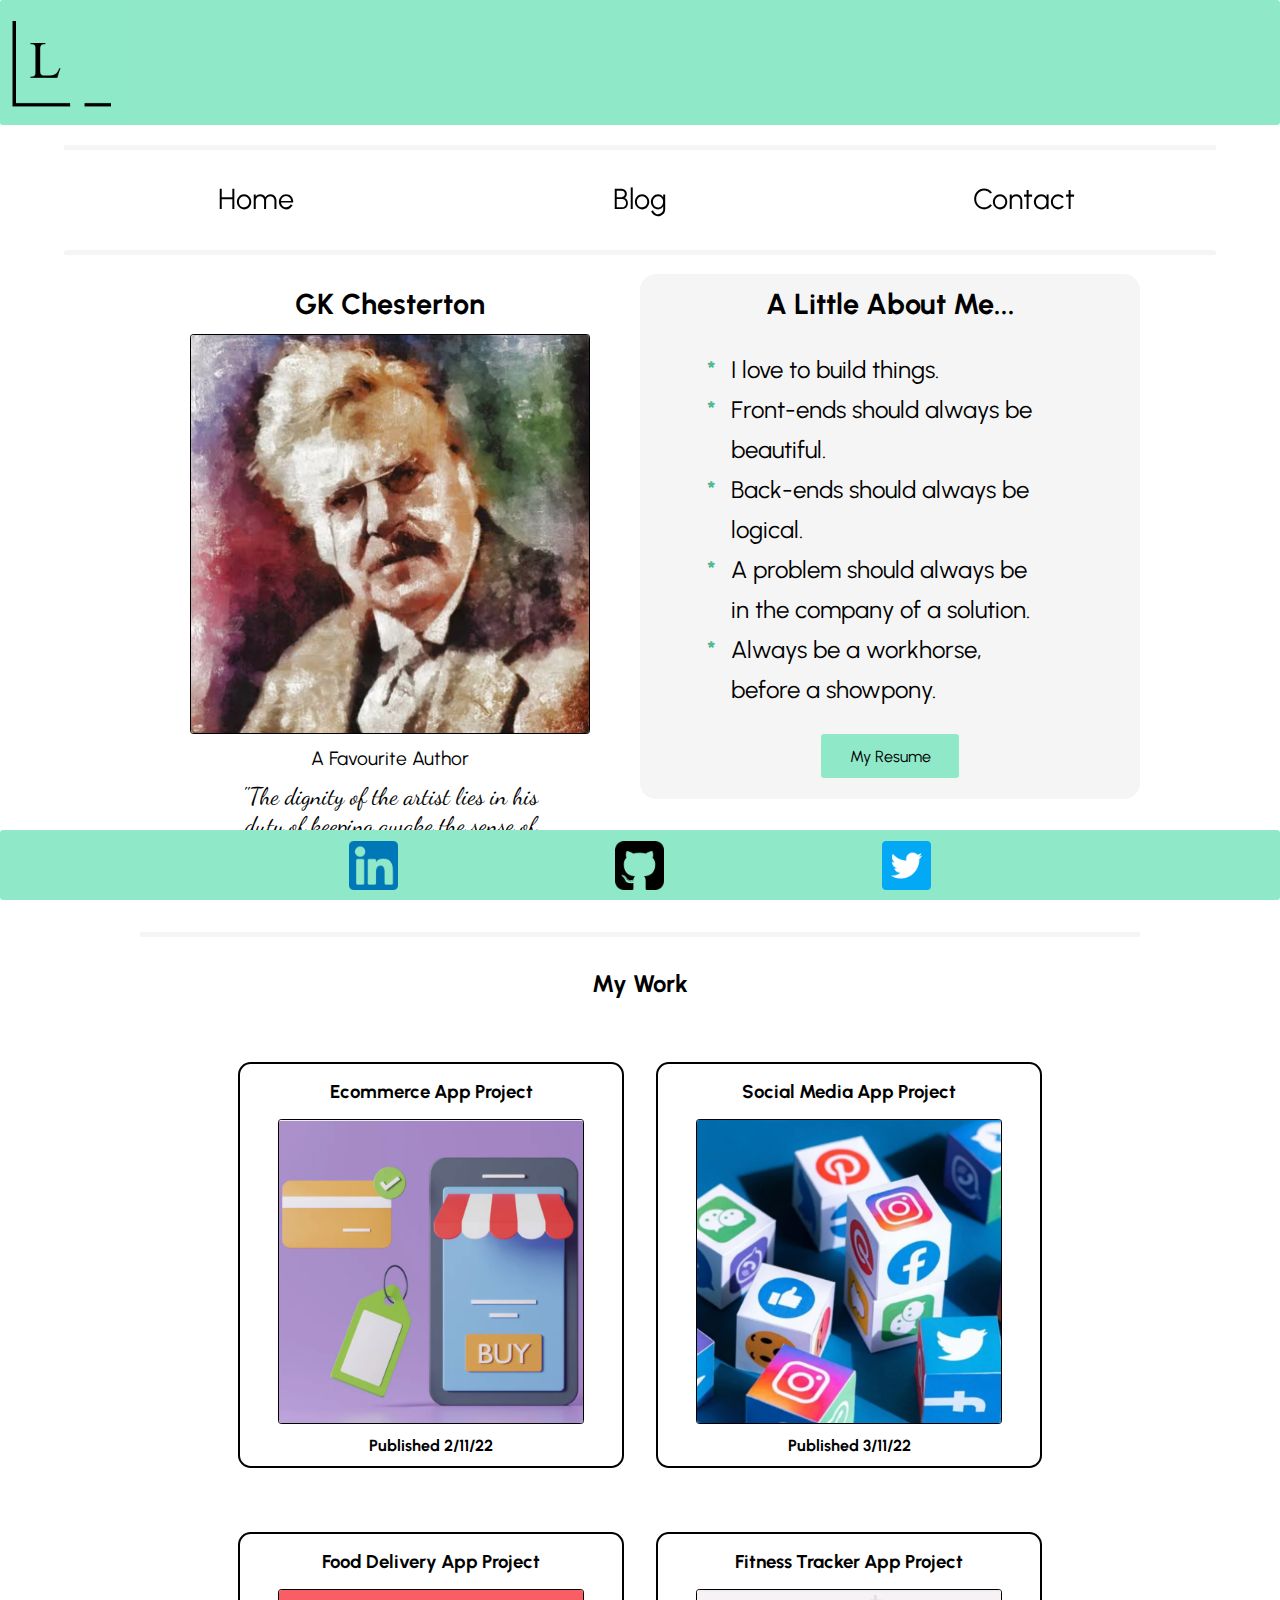
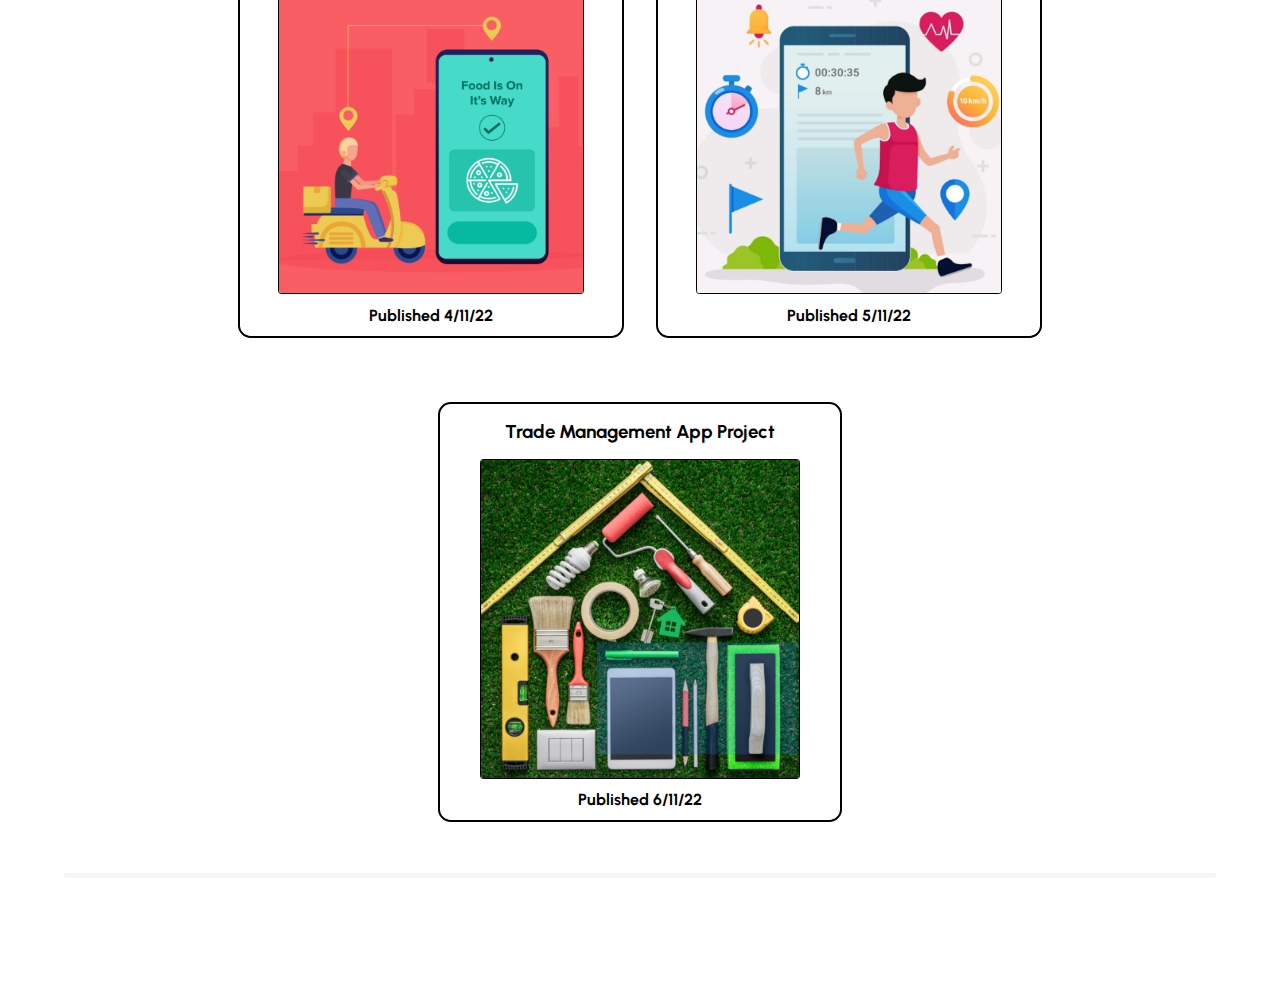
==== src/pages/aboutme.html @ 4e3d9019 "First Commit" ====
<!DOCTYPE html>
<html lang="en">
<head>
    <meta charset="UTF-8">
    <meta http-equiv="X-UA-Compatible" content="IE=edge">
    <meta name="viewport" content="width=device-width, initial-scale=1.0">
    <link rel="stylesheet" href="./../index.css">
    <link rel="stylesheet" href="./index.css">
    <link rel="preconnect" href="https://fonts.googleapis.com">
    <link rel="preconnect" href="https://fonts.gstatic.com" crossorigin>
    <link href="https://fonts.googleapis.com/css2?family=Urbanist&display=swap" rel="stylesheet">
    <link href="https://fonts.googleapis.com/css2?family=Dancing+Script&family=Urbanist&display=swap" rel="stylesheet">
    <link rel="shortcut icon" type="image/png" href="./../favicon/favicon-16x16.png">
    <title>About Me</title>
</head>
<body>
    <header class="header-banner">
        
        <figure class="logo-container">
            <a href="./../index.html" alt="Home Page"><img src="./../images/logo.jpg" class="logo"/></a>
        </figure>

        <nav class="menu">
            <ul>
                <li><a href="./../index.html">Home</a></li>
                <!-- <li><a href="./aboutme.html">About Me</a></li> -->
                <li><a href="./blog.html">Blog</a></li>
                <li><a href="./contact.html">Contact</a></li>
            </ul>

        </nav>


    </header>

    <main class="content-box">


        <!-- Name (GK) & Picture (GK) +  A Little About Me.. & Bullet Points -->
        <section class="top-section">
            
            <!-- Name (GK) & Picture (GK) -->
            <section class="section1">
                
                <h2 id="aboutme-h2">GK Chesterton</h2>
                <figure id="aboutme-fig">
                    <img src="./../images/gk.jpg" alt="Gk Chesterton"/>
                    <figcaption>A Favourite Author</figcaption>
                </figure>
                <p id="aboutme-p">"The dignity of the artist lies in his duty of
                    keeping awake the sense of wonder in the world."
                </p>

            </section>
            
            <!--  2ND R2 COMPONENT -->
            <!-- A little About Me... & Bullet points -->
            <section class="section2">
                
                <h2>A Little About Me...</h2>
                
                <ul>
                    <li>I love to build things.</li>
                    <li>Front-ends should always be beautiful.</li>
                    <li>Back-ends should always be logical.</li>
                    <li>A problem should always be in the company of a solution.</li>
                    <li>Always be a workhorse, before a showpony.</li>
                </ul>
                <a href="./../resume/MyResume.pdf" target="_blank" id="resume">My Resume</a>
                
            </section>

        </section>


        <!-- My Work + Cards -->
        <section class="bottom-section" id="bottom">

            <!-- "My Work" Heading -->
            <section class="section-cards" id="section3">

                <section class="heading">
                    <h2>My Work</h2>
                </section>

            </section>

            <!-- 2ND R3 COMPONENT/S -->

            <!-- Cards: Ecommerce + Social Media -->
            <section class="section-cards" id="section4">

                <!-- Ecommerce Card -->
                <section class="card" id="card1">
                    <h3>Ecommerce App Project</h3>
                    <figure>
                        <a href="./blog.html#blog-ecommerce"><img src="./../images/EcommercePic.jpg" alt="Ecommerce Picture"></a>
                    </figure>
                    <h4>Published 2/11/22</h4>
                </section>

                <!-- Social Media Card -->
                <section class="card" id="card2">
                    <h3>Social Media App Project</h3>
                    <figure>
                        <a href="./blog.html#blog-social"><img src="./../images/SocialMedia.jpg" alt="Social Media Picture"></a>
                    </figure>
                    <h4>Published 3/11/22</h4>
                </section>

            </section>

            <!-- Cards: Food Delivery + Fitness Tracker -->
            <section class="section-cards" id="section5">

                <!-- Food Delivery Card -->
                <section class="card" id="card3">
                    <h3>Food Delivery App Project</h3>
                    <figure>
                        <a href="./blog.html#blog-food"><img src="./../images/FoodDelivery.jpg" alt="Food Delivery Picture"></a>
                    </figure>
                    <h4>Published 4/11/22</h4>
                </section>

                <!-- Fitness Tracker Card -->
                <section class="card" id="card4">
                    <h3>Fitness Tracker App Project</h3>
                    <figure>
                        <a href="./blog.html#blog-fitness"><img src="./../images/FitnessPic.jpg" alt="Fitness Tracker Picture"></a>
                    </figure>
                    <h4>Published 5/11/22</h4>
                </section>

            </section>

            <!-- Cards: Trade Management -->
            <section class="section-cards" id="section6">

                <!-- Trade Management Card -->
                <section class="card" id="card5">
                    <h3>Trade Management App Project</h3>
                    <figure>
                        <a href="./blog.html#blog-trade"><img src="./../images/TradePic.jpg" alt=""></a>
                    </figure>
                    <h4>Published 6/11/22</h4>
                </section>

            </section>

        </section>

    </main>

    <footer>
        <section class="footer-section">
            <a href="https://www.linkedin.com/" target="_blank"><img src="./../images/linkedin.png" alt="Linked In"></a>
            <a href="https://github.com/" target="_blank"><img src="./../images/github.png" alt="Github"></a>
            <a href="https://twitter.com/" target="_blank"><img src="./../images/twitter.png" alt="Twitter"></a>
        </section>
    </footer>
    
</body>
</html>
---- src/index.css ----
* {
    margin: 0;
    padding: 0;
    box-sizing: border-box;
    font-family: 'Urbanist', sans-serif;
    
}

body {
    background: white;
    /* min-width: 200px; */
}



/* Mobile View @ max-width of 833px */

/* ---------------------- HEADER ---------------------- */
.header-banner {
    display: block;
    position: fixed;
    top: 0;
    /* border: 2px solid red; */
    background: #8FE9C9;
    z-index: 4;
    width: 100%;
    height: 15vh;
    max-height: 100px;
    border-radius: 0.2rem;
    /* min-width: 220px; */
}

.logo-container {
    display: block;
    position: relative;
    width: 100%;
    height: 100%;
    min-width: 200px;
    /* border: 2px solid yellow; */
    
}
.header-banner .menu {
    background: white;
    z-index: 4;
    /* margin: 2rem auto; */
}

.header-banner .logo-container .logo {
    display: block;
    position: absolute;
    top: auto;
    left: 0;
    height: 100%;
    border-radius: 0.2rem;
    /* border: solid 10px black; */
}


.header-banner .menu ul {
    display: flex;
    flex-direction: column;
    align-items: center;
    justify-content: center;
    margin: auto;
    /* margin-top: 1rem; */
    padding-top: 2rem;
    /* padding-bottom: 2rem; */
    /* border: 1px solid blue; */
    width: 90%;
    min-width: 200px;
    /* border-top: 5px solid #f5f5f5; */
    border-radius: 0.2rem;
    max-width: 1500px;
    max-height: 300px;
    
   
  
}

.header-banner .menu ul li {
    list-style: none;
    padding: 1rem 2rem;
    border-top: 5px solid #f5f5f5;
    text-align: center;
    width: 100%;
    /* font-family: 'Urbanist', sans-serif; */
       
}

.header-banner .menu ul li a {
    display: block;
    text-decoration: none;
    color: black;
    /* border: 2px solid yellow; */
    font-size: 1.8rem;
    cursor: pointer;
    /* font-size: 2rem; */
    /* padding: 1.5rem 2rem; */
}

/* .header-banner .menu ul li:hover {
    background: #8FE9C9;
    border-radius: 0.2rem;
} */

/* ---------------------- MAIN CONTENTS ---------------------- */

/* Contains all <main> contents */
.content-box {
    display: flex;
    flex-direction: column;
    align-items: center;
    justify-content: center;
    margin: 350px auto 120px auto;
    z-index: -4;
    width: 90%;
    border-top: 5px solid #f5f5f5;
    border-bottom: 5px solid #f5f5f5;
    border-radius: 0.2rem;
    /* min-width: 300px; */
    /* border: 2px solid blue; */
    

}
/* ------------------- HOME PAGE MAIN CONTENTS ------------------ */
 /* Top Section - Name & Picture + Job & skills */

 .content-box .top-section {
    margin: 1.2em auto;
    /* width:fit-content; */
    /* border: 2px solid red; */
    display: flex;
    flex-direction: column;
    justify-content: center;
    align-items: center;
    
 }

 /* 1ST R3 COMPONENT */

 /* SECTION 1: */
 /* Name & Picture */
 .content-box .top-section .section1 {
    width: 100%;
    display: flex;
    flex-direction: column;
    justify-content: center;
    align-items: center;
    text-align: center;
    /* border: solid salmon; */
 }

/* Top Heading h2 - Hi, My Name is Layla.*/
.content-box .top-section .section1 h2 {
    padding: 0.8rem;
    font-size: 1.8rem;
    /* font-family: 'Urbanist', sans-serif; */
    font-weight: bold;
    
}
    
/* Picture of me */

.content-box .top-section .section1 figure {
    /* border: 2px solid green; */
    
}
 .content-box .top-section .section1 figure img {
    display: block;
    margin: auto;
    width: 80%;
    max-width: 500px;
    border-radius: 0.2rem;
    border: 1px solid black;
    
}

/* Figcaption Heading  */
.content-box .top-section .section1 figure figcaption {
    padding: 0.8rem;
    font-size: 1.2rem;
    /* font-family: 'Urbanist', sans-serif;; */
}
/* 1ST R2 COMPONENT */

/* SECTION 2: */
/* Job & skills */
 .content-box .top-section .section2 {
    width: 80%;
    display: flex;
    flex-direction: column;
    justify-content: center;
    align-items: center;
    text-align: center;
    max-width: 500px;
    /* border: 2px solid purple;  */
    background: #f5f5f5; 
    border-radius: 1rem;
    /* width: 50%; */
    
}

/* Top Heading h2 - I'm a Web Developer */
.content-box .top-section .section2 h2 {
    padding: 0.8rem;
    font-size: 1.8rem;
    /* font-family: 'Urbanist', sans-serif; */

}

/* Paragraph - I am a full stack... */
.content-box .top-section .section2 p {
    max-width: 100%;
    padding: 0.5rem;
    font-size: 1.5rem;
    text-align: center;
}

/* ---------------- ABOUT ME PAGE MAIN CONTENTS ---------------- */

/* TOP SECTION */

/* Section 1 */

/* Paragraph - "The dignity of the artist..." */
.content-box .top-section .section1 #aboutme-p {
    font-family: 'Dancing Script', cursive;
    font-size: 1.5rem;
    width: 60%;
    padding-bottom: 1.5rem;
}

/* 2ND R2 COMPONENT */

/* Section 2 */

/* A little About Me... Unordered List */
.content-box .top-section .section2 ul {
    padding: 1rem;
    margin: auto;
    text-align: center;
    list-style: none;
    /* border: 2px solid yellow; */
    width: 70%;
}

.content-box .top-section .section2 ul li::before {
    content: "*";
    color: #50b994;
    font-weight: bold;
    display: inline-block;
    width: 1em;
    margin-left: -1em;

}


/* A little About Me... Unordered List items */
.content-box .top-section .section2 ul li {
    /* padding: 1rem; */
    /* margin: auto; */
    text-align: left;
    line-height: 2.5rem;
    /* border: 2px solid burlywood; */
    font-size: 1.2rem;
}

/* My Resume Link Button */
.content-box .top-section .section2 #resume {
    display: block;
    margin: 0.5rem auto;
    /* border: 2px solid black; */
    border-radius: 0.2rem;
    padding: 0.8rem 1.8rem;
    text-decoration: none;
    color: black;
    background: #8FE9C9;
}

/* HOVER Pseudoclass - My Resume Link Button */
.content-box .top-section .section2 #resume:hover {
    background: #f5f5f5;
    transition: 1s;
    border: 1px solid lightgrey;
}

/* BOTTOM SECTION */

/* 2ND R3 COMPONENT */

 /* Bottom Section - My work + App Projects */

 /* .content-box {
    border: 2px solid red;
 } */
 
 .content-box .bottom-section {
    margin: 1.2rem auto;
    /* border-top: 5px solid #f5f5f5; */
    /* border: 2px solid black; */
    width: 90%;
    display: flex;
    flex-direction: column;
    justify-content: center;
    align-items: center;
    max-width: 1000px;
    
}

/* To add border between top & bottom section only on about me page */
.content-box #bottom {
    border-top: 5px solid #f5f5f5;


}

/* All Cards */
.content-box .bottom-section .section-cards {
    margin: auto;
    padding: 2rem;
    /* border: 2px solid blue ; */
    width: 90%;
    display: flex;
    flex-direction: column;
    justify-content: center;
    align-items: center;
}

/* Single Card */
.content-box .bottom-section .section-cards .card {
    border: 2px solid black;
    border-radius: 0.8rem;
    margin: 0 1rem;
    display: flex;
    flex-direction: column;
    justify-content: center;
    align-items: center;
    text-align: center;
    width: 100%;
}

/* Adding margin at bottom of Ecommerce card */
.content-box .bottom-section #section4 #card1 {
    margin-top: 0;
    margin-bottom: 2rem;
}

/* Adding margin at bottom of Food Delivery card */
.content-box .bottom-section #section5 #card3 {
    margin-top: 0;
    margin-bottom: 2rem;
}


/* Headings of each card - ...App Project */
.content-box .bottom-section .section-cards .card h3{
    padding: 1rem;
}

/* Bylines of each Card - Published... */
.content-box .bottom-section .section-cards .card h4{
    padding: 0.7rem;
}

/* Links to Blog Projects */
.content-box .bottom-section .section-cards .card figure a {
    display: block;
    margin: auto;
    width: 100%;
}

/* Images in project cards */
.content-box .bottom-section .section-cards .card figure a img {
    display: block;
    margin: auto;
    width: 80%;
    max-width: 500px;
    border: 1px solid black;
    border-radius: 0.2rem;
}

.content-box .bottom-section .section-cards .card figure a img:hover {
    transition: 1s;
    width: 85%;
}

/* ---------------- BLOG PAGE MAIN CONTENTS ---------------- */


.content-box .bottom-section .blog-container {
    margin: auto;
    /* border: 2px solid red; */
    display: flex;
    flex-direction: column;
    justify-content: center;
    align-items: center;
    text-align: center;
    width: 90%;
    max-width: 1000px;
}

/* 3RD R3 COMPONENT  */

.content-box .bottom-section .blog-container .data {
    margin: auto;
    display: flex;
    flex-direction: column;
    width: 90%;
    /* border: 2px solid blue; */
}




.content-box .bottom-section .blog-container .data figure {
    margin: 1.5rem auto;
    
}


.content-box .bottom-section .blog-container .data figure img {
    display: block;
    margin: auto;
    width: 90%;
    max-width: 400px;
    border: 1px solid black;
    border-radius: 0.2rem;
}

.content-box .bottom-section .blog-container .data p {
    margin: auto;
    text-align: center;
    font-size: 1.1rem;
    width: 90%;
}

/* 3RD R2 COMPONENT  */

.content-box .bottom-section .blog-container .headline {
    margin-top: 1rem;
    border-top: 5px solid #8FE9C9;
    border-bottom: 5px solid #8FE9C9;
    border-radius: 0.2rem;
    width: 100%;
}

.content-box .bottom-section .blog-container .headline h3 {
    padding: 0.5rem;
    font-size: 1.2rem;
}

.content-box .bottom-section .blog-container .headline h4 {
    padding: 0.2rem 0.2rem 0.5rem 0.2rem;
}

/* ---------------- CONTACT PAGE MAIN CONTENTS ---------------- */

 /* 4TH R3 COMPONENT */

.content-box .top-section .section1 #map {
    margin-bottom: 0.2rem;
}

.content-box .top-section .section1 .contact {
    padding: 0.8rem;
    margin-top: 1.2rem;
    text-align: center;
    font-size: 1.2rem;
    font-family: 'Urbanist', sans-serif;
    border-top: 5px solid #f5f5f5;
    border-radius: 0.2rem;
    width: 80%;
}

.content-box .top-section .section1 .contact-list {
    padding: 0.5rem;
    text-align: center;
    list-style: none;
    text-align: center;
    line-height: 1.5rem;
    font-size: 1.1rem;
    font-family: 'Urbanist', sans-serif;
    /* border: 1px solid black; */
    border-radius: 0.2rem;
    background: #f5f5f5;
    width: 80%;
    margin: 0 auto 1rem auto;
}

.content-box .top-section .section1 .contact-list li span {
    /* text-decoration: underline; */
    color:  #50b994;
}

.content-box .top-section .section1 .contact-list li {
    text-align: left;
    /* border: 1px solid black; */
    max-width: 65%;
    margin: auto;
}

/* 4TH R2 COMPONENT */

.content-box .top-section .section2 .form {
    border: 1px solid black;
    border-radius: 0.2rem;
    width: 90%;
    display: block;
    margin: auto;
    padding: 1rem;
    background-image: url("./images/messagebkground.jpg");
    background-repeat: no-repeat;
    background-size: cover;
    margin: auto;

}


.content-box .top-section .section2 .form #name {
    padding: 0.5rem;
}

.content-box .top-section .section2 .form #email {
    padding: 0.5rem;
}


.content-box .top-section .section2 .form #submit {
    padding: 0.4rem 2.4rem;
    font-size: 1.2rem;
    background: #8FE9C9;
    border: 1px solid #f5f5f5;
    text-align: center;
    cursor: pointer;
    border-radius: 0.2rem;
    margin-bottom: 0.5rem;
}

.content-box .top-section .section2 .form #submit:hover {
    background: #f5f5f5;
    transition: 1s;
    border: 1px solid black;
}

.content-box .top-section .section2 .form #reset {
    padding: 0.2rem 1rem ;
    background: #f5f5f5;
    border: none;
    border-radius: 0.2rem;
    text-align: center;
}

.content-box .top-section .section2 .form #reset:hover {
    background: white;
    border: 1px solid black;
    transition: 1s;
}

.content-box .top-section .section2 .form .label {
    display: block;
    border: 1px solid #f5f5f5;
    margin: 0 auto 0.3rem auto;
    background: #8FE9C9;
    border-radius: 0.2rem;
    width: 50%;
    padding: 0.25rem 2rem;
    text-align: center;
}

.content-box .top-section .section2  {
    padding-bottom: 0.8rem;
}


/* ---------------- FOOTER ---------------- */
footer {
    /* border: 2px solid black;; */
    background: #8FE9C9;
    height: 100%;
    width: 100%;
    border-radius: 0.2rem;
    max-height: 70px;
    display: flex;
    justify-content: center;
    align-items: center;
    position:fixed;
    bottom: 0;
    
}

footer .footer-section {
    height: 100%;
    width: 100%;
    max-width: 800px;
    display: flex;
    justify-content: space-around;
    align-items: center;
    /* border: 2px solid red; */
}


footer .footer-section a img {
    display: block;
    /* width: 50px; */
    height: 100%;
    /* border: 2px solid red; */
    /* padding: 0 30px; */
    
}

footer a {
    display: block;
    height: 60%;
    /* margin: 0 auto; */
    /* border: 2px dashed purple; */
    /* padding: 0 20px; */
}

/* ------------------- MEDIA SCREEN 834px ------------------- */

/* HEADER CONTENTS @ 824px */

@media screen  and (min-width: 834px) {
    .header-banner {
        height: 20vh;
        max-height: 120px; 
    }
    
    .header-banner .menu ul { 
        display: flex;
        flex-direction: row;
        justify-content: center;
        align-items: center;
        max-height: 120px;
        padding-top: 2.2rem;
        padding-bottom: 2rem;
        /* border: 2px solid black; */

            }

    .header-banner .menu ul li {
        /* padding-top: 0.2rem; */
        /* border: 1px solid black; */
        margin-top: 0.8rem;
    }   

    .header-banner .menu ul li:hover {
        background: #8FE9C9;
        border-radius: 0.2rem;
            }

    .header-banner .menu ul li a { 
                font-size: 1.8rem;
                padding: 1rem 1rem;
                /* border: 1px solid black; */
                /* margin: 0.5rem auto; */
                 }   
    
 
    /* FOOTER CONTENTS @824px */
                 
    footer a {
                height: 70%;
                }            

    /* Contains all <main> contents */
    .content-box {
        margin: 240px auto 120px auto;

        }


    /* SECTION 2: */

    /* Paragraph - I am a full stack... */
    .content-box .top-section .section2 p {
        max-width: 90%;
    }
    /* -------------- ABOUT ME PAGE 824px ------------ */

    .content-box .top-section .section2 ul {
        width: 70%;
    }

    /* A little About Me... Unordered List items */
    .content-box .top-section .section2 ul li {
        font-size: 1.5rem;
}

    .content-box .bottom-section .section-cards {
        display: flex;
        flex-direction: row;
        justify-content: center;
        align-items: center;
}
/* Re-sizing Trade Card for larger screen */
    .content-box .bottom-section #section6 {
        width: 50%;
}
/* Fixing Margins Ecommerce and Social Media Cards */
    .content-box .bottom-section #section4 #card1 {
        margin: 0 1rem;
}
/* Fixing Margins Food and Fitness Cards  */
.content-box .bottom-section #section5 #card3 {
    margin: 0 1rem;
}

/* -------------- BLOG PAGE 824px ------------ */

.content-box .bottom-section .blog-container .data {
    display: flex;
    flex-direction: row;
    justify-content: center;
    align-items: flex-start;
}
/* To keep Picture and Paragraph inline */
.content-box .bottom-section .blog-container .data figure {
    width: 50%;
    margin-top: 1.8rem;
        
}

.content-box .bottom-section .blog-container .data figure img {
    max-width: 500px;
    
}


.content-box .bottom-section .blog-container .data p {
    width: 50%;
    text-align: left;
    font-size: 1.2rem;
    margin: 1.5rem auto;
    /* border: 1px solid red; */
    
}

.content-box .bottom-section .blog-container .headline h3 {
    padding: 0.5rem;
    font-size: 1.4rem;
}


    
}
/* ------------------- MEDIA SCREEN 1224px ------------------- */

@media screen  and (min-width: 1224px) {
    .header-banner {
        height: 25vh;
        max-height: 125px; 
    }

    .header-banner .menu ul {
        padding-top: 2.6rem;
    }

    .menu ul li a { 
        font-size: 2.2rem;
        padding: 1.2rem 1.2rem;
    }

    /* Contains all <main> contents */
    .content-box {
        margin: 250px auto 120px auto;
        /* display: flex; */
        /* flex-direction: row; */
        /* align-items: flex-start; */
        /* border-bottom: 5px solid #f5f5f5;  */
        /* max-width: 1000px; */
        
       
    }
    /* Top Section - Name & Picture + Job & skills */
    .content-box .top-section {
        display: flex;
        flex-direction: row;
        justify-content: center;
        align-items: flex-start;
        max-width: 1000px;
        
    }
    /* SECTION 1: */

    /* Name & Picture */
    .content-box .top-section .section1 {
        width: 50%;
    }


    /* SECTION 2: */

    /* Job & skills */
    .content-box .top-section .section2 {
        width: 50%;
    }

    /* Paragraph - I am a full stack... */
    .content-box .top-section .section2 p {
        max-width: 80%;
    }

    /* -------------- BLOG PAGE 1224px ------------ */

    .content-box .bottom-section .blog-container .data p {
        font-size: 1.4rem;
    }


}
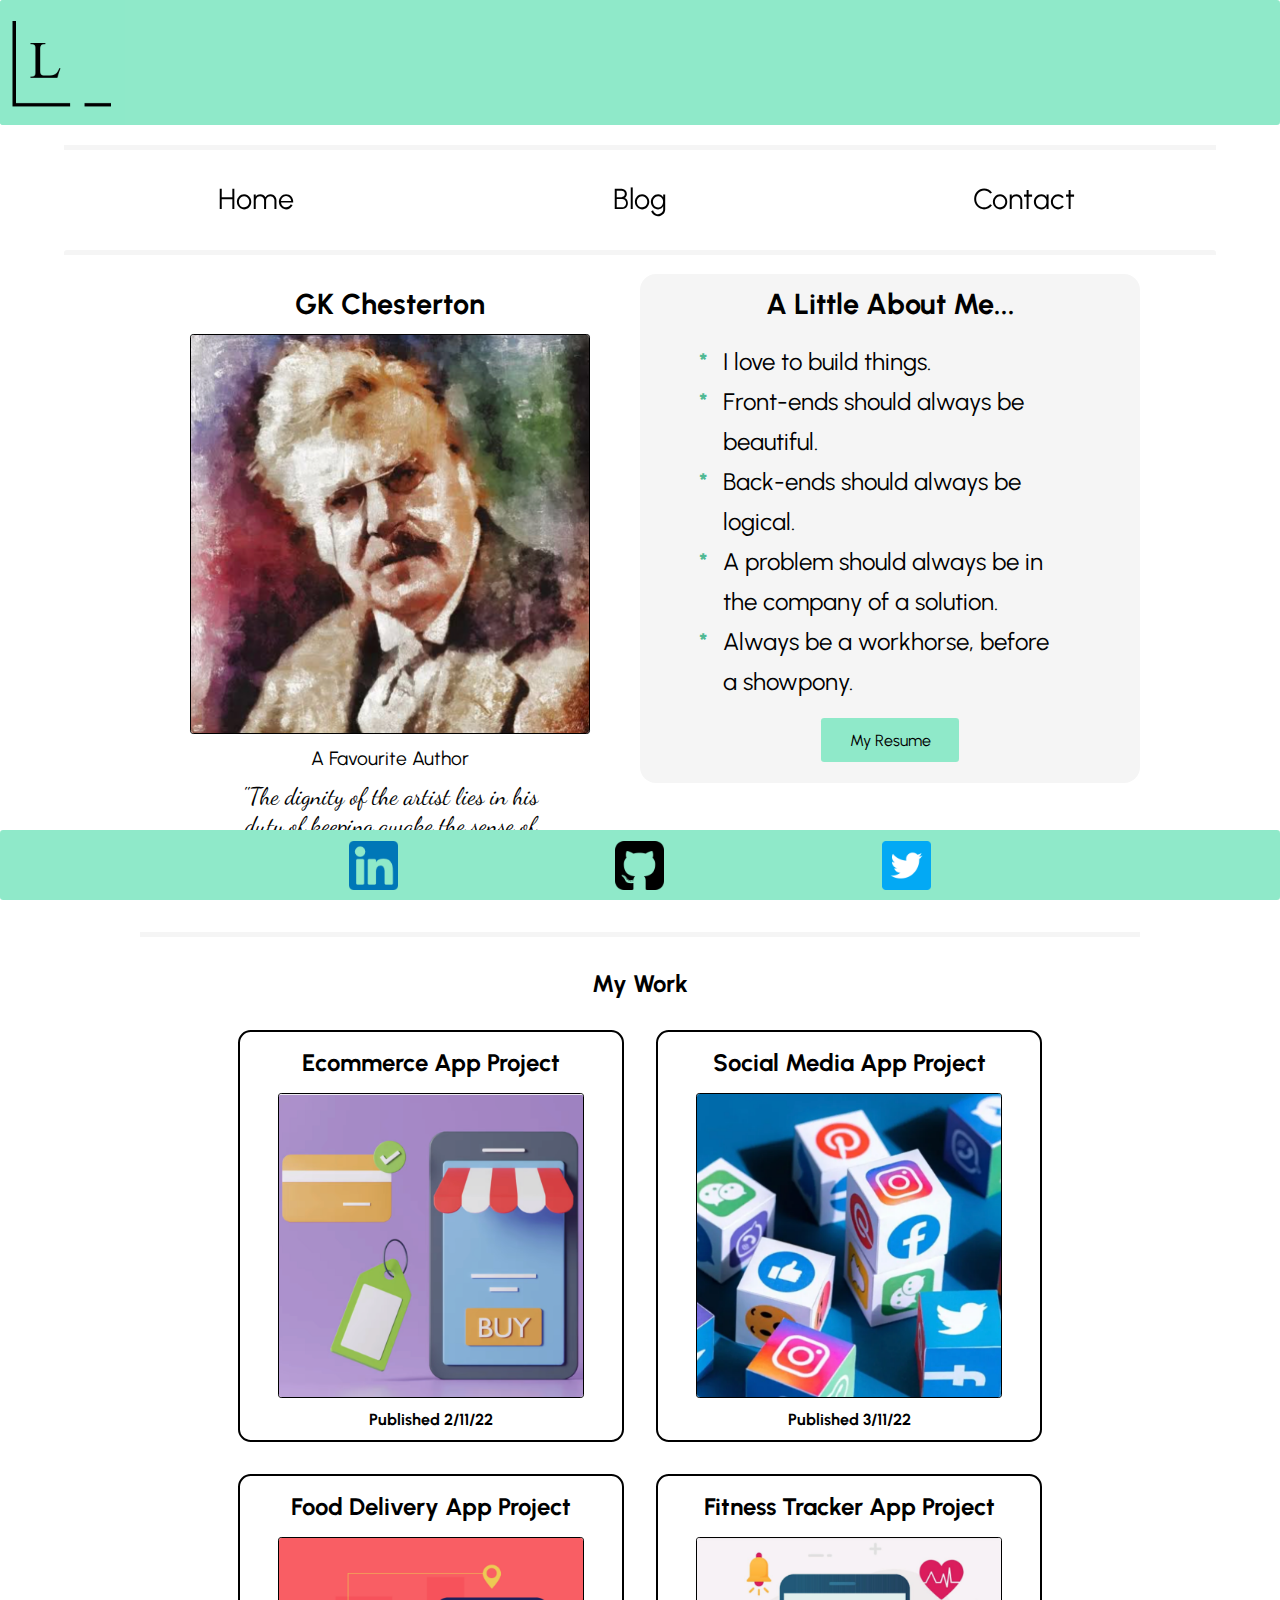
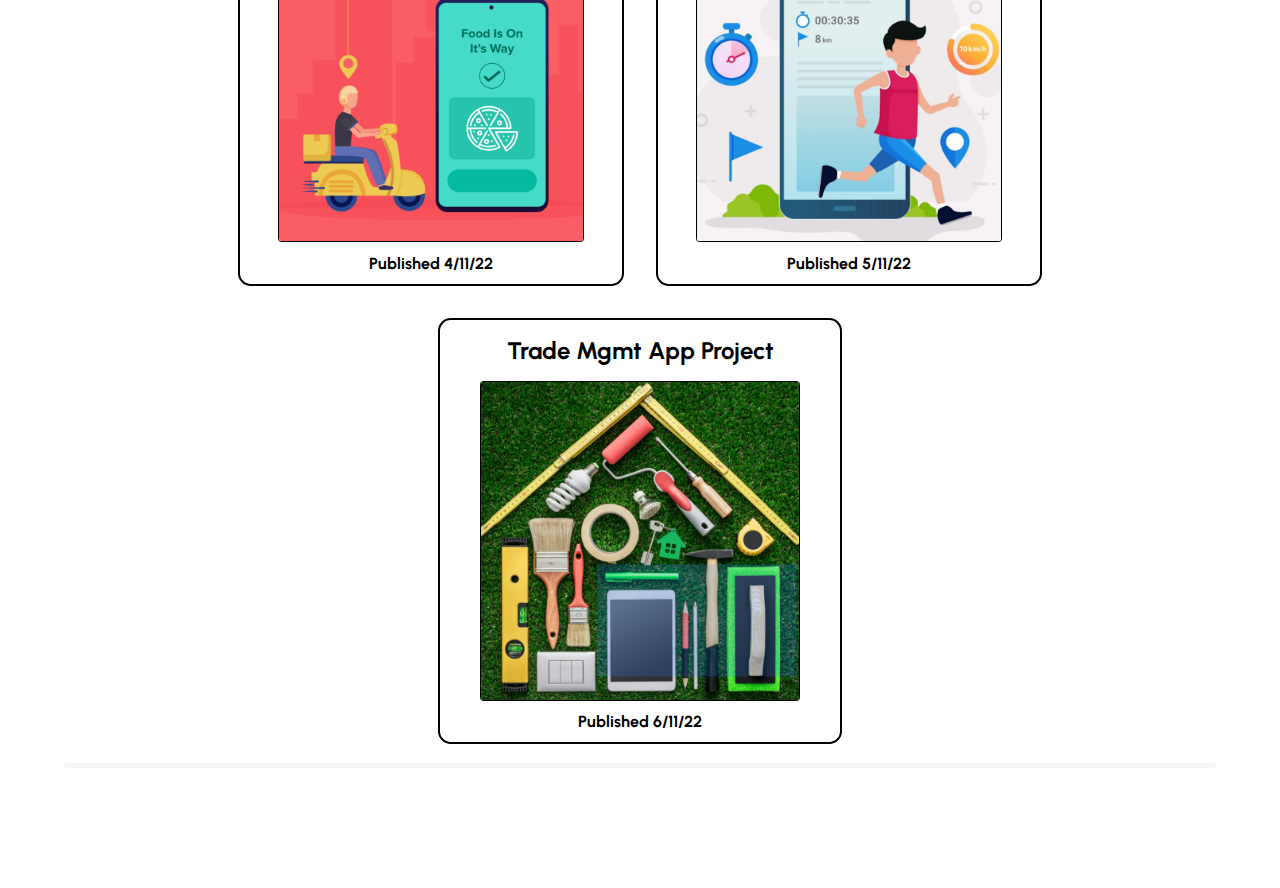
==== commit 311790a2: "clean up css" ====
--- a/src/pages/aboutme.html
+++ b/src/pages/aboutme.html
@@ -138,7 +138,7 @@
 
                 <!-- Trade Management Card -->
                 <section class="card" id="card5">
-                    <h3>Trade Management App Project</h3>
+                    <h3>Trade Mgmt App Project</h3>
                     <figure>
                         <a href="./blog.html#blog-trade"><img src="./../images/TradePic.jpg" alt=""></a>
                     </figure>
--- a/src/index.css
+++ b/src/index.css
@@ -8,7 +8,6 @@
 
 body {
     background: white;
-    /* min-width: 200px; */
 }
 
 
@@ -20,14 +19,12 @@
     display: block;
     position: fixed;
     top: 0;
-    /* border: 2px solid red; */
     background: #8FE9C9;
     z-index: 4;
     width: 100%;
     height: 15vh;
     max-height: 100px;
     border-radius: 0.2rem;
-    /* min-width: 220px; */
 }
 
 .logo-container {
@@ -42,7 +39,6 @@
 .header-banner .menu {
     background: white;
     z-index: 4;
-    /* margin: 2rem auto; */
 }
 
 .header-banner .logo-container .logo {
@@ -52,7 +48,6 @@
     left: 0;
     height: 100%;
     border-radius: 0.2rem;
-    /* border: solid 10px black; */
 }
 
 
@@ -62,19 +57,12 @@
     align-items: center;
     justify-content: center;
     margin: auto;
-    /* margin-top: 1rem; */
     padding-top: 2rem;
-    /* padding-bottom: 2rem; */
-    /* border: 1px solid blue; */
     width: 90%;
     min-width: 200px;
-    /* border-top: 5px solid #f5f5f5; */
     border-radius: 0.2rem;
     max-width: 1500px;
     max-height: 300px;
-    
-   
-  
 }
 
 .header-banner .menu ul li {
@@ -82,26 +70,16 @@
     padding: 1rem 2rem;
     border-top: 5px solid #f5f5f5;
     text-align: center;
-    width: 100%;
-    /* font-family: 'Urbanist', sans-serif; */
-       
+    width: 100%;    
 }
 
 .header-banner .menu ul li a {
     display: block;
     text-decoration: none;
     color: black;
-    /* border: 2px solid yellow; */
     font-size: 1.8rem;
     cursor: pointer;
-    /* font-size: 2rem; */
-    /* padding: 1.5rem 2rem; */
-}
-
-/* .header-banner .menu ul li:hover {
-    background: #8FE9C9;
-    border-radius: 0.2rem;
-} */
+}
 
 /* ---------------------- MAIN CONTENTS ---------------------- */
 
@@ -117,23 +95,17 @@
     border-top: 5px solid #f5f5f5;
     border-bottom: 5px solid #f5f5f5;
     border-radius: 0.2rem;
-    /* min-width: 300px; */
-    /* border: 2px solid blue; */
-    
-
-}
+}
+
 /* ------------------- HOME PAGE MAIN CONTENTS ------------------ */
  /* Top Section - Name & Picture + Job & skills */
 
  .content-box .top-section {
     margin: 1.2em auto;
-    /* width:fit-content; */
-    /* border: 2px solid red; */
-    display: flex;
-    flex-direction: column;
-    justify-content: center;
-    align-items: center;
-    
+    display: flex;
+    flex-direction: column;
+    justify-content: center;
+    align-items: center;  
  }
 
  /* 1ST R3 COMPONENT */
@@ -147,24 +119,16 @@
     justify-content: center;
     align-items: center;
     text-align: center;
-    /* border: solid salmon; */
  }
 
 /* Top Heading h2 - Hi, My Name is Layla.*/
 .content-box .top-section .section1 h2 {
     padding: 0.8rem;
     font-size: 1.8rem;
-    /* font-family: 'Urbanist', sans-serif; */
-    font-weight: bold;
-    
+    font-weight: bold;  
 }
     
 /* Picture of me */
-
-.content-box .top-section .section1 figure {
-    /* border: 2px solid green; */
-    
-}
  .content-box .top-section .section1 figure img {
     display: block;
     margin: auto;
@@ -179,8 +143,8 @@
 .content-box .top-section .section1 figure figcaption {
     padding: 0.8rem;
     font-size: 1.2rem;
-    /* font-family: 'Urbanist', sans-serif;; */
-}
+}
+
 /* 1ST R2 COMPONENT */
 
 /* SECTION 2: */
@@ -193,10 +157,8 @@
     align-items: center;
     text-align: center;
     max-width: 500px;
-    /* border: 2px solid purple;  */
     background: #f5f5f5; 
     border-radius: 1rem;
-    /* width: 50%; */
     
 }
 
@@ -204,8 +166,6 @@
 .content-box .top-section .section2 h2 {
     padding: 0.8rem;
     font-size: 1.8rem;
-    /* font-family: 'Urbanist', sans-serif; */
-
 }
 
 /* Paragraph - I am a full stack... */
@@ -236,11 +196,10 @@
 
 /* A little About Me... Unordered List */
 .content-box .top-section .section2 ul {
-    padding: 1rem;
+    padding: 0.5rem;
     margin: auto;
     text-align: center;
     list-style: none;
-    /* border: 2px solid yellow; */
     width: 70%;
 }
 
@@ -251,17 +210,14 @@
     display: inline-block;
     width: 1em;
     margin-left: -1em;
-
 }
 
 
 /* A little About Me... Unordered List items */
 .content-box .top-section .section2 ul li {
-    /* padding: 1rem; */
-    /* margin: auto; */
+    margin: auto;
     text-align: left;
     line-height: 2.5rem;
-    /* border: 2px solid burlywood; */
     font-size: 1.2rem;
 }
 
@@ -269,7 +225,6 @@
 .content-box .top-section .section2 #resume {
     display: block;
     margin: 0.5rem auto;
-    /* border: 2px solid black; */
     border-radius: 0.2rem;
     padding: 0.8rem 1.8rem;
     text-decoration: none;
@@ -283,42 +238,38 @@
     transition: 1s;
     border: 1px solid lightgrey;
 }
+/* To keep button teal after pressing */
+content-box .top-section .section2 #resume:visited {
+    color: black;
+    background: #8FE9C9;
+    border: none;
+}
 
 /* BOTTOM SECTION */
 
 /* 2ND R3 COMPONENT */
 
  /* Bottom Section - My work + App Projects */
-
- /* .content-box {
-    border: 2px solid red;
- } */
  
  .content-box .bottom-section {
     margin: 1.2rem auto;
-    /* border-top: 5px solid #f5f5f5; */
-    /* border: 2px solid black; */
-    width: 90%;
-    display: flex;
-    flex-direction: column;
-    justify-content: center;
-    align-items: center;
-    max-width: 1000px;
-    
+    width: 90%;
+    display: flex;
+    flex-direction: column;
+    justify-content: center;
+    align-items: center;
+    max-width: 1000px;   
 }
 
 /* To add border between top & bottom section only on about me page */
 .content-box #bottom {
     border-top: 5px solid #f5f5f5;
-
-
 }
 
 /* All Cards */
 .content-box .bottom-section .section-cards {
     margin: auto;
-    padding: 2rem;
-    /* border: 2px solid blue ; */
+    padding: 2rem 2rem 0 2rem;
     width: 90%;
     display: flex;
     flex-direction: column;
@@ -337,6 +288,7 @@
     align-items: center;
     text-align: center;
     width: 100%;
+    max-width: 500px;
 }
 
 /* Adding margin at bottom of Ecommerce card */
@@ -354,7 +306,8 @@
 
 /* Headings of each card - ...App Project */
 .content-box .bottom-section .section-cards .card h3{
-    padding: 1rem;
+    padding: 1rem 0.5rem;
+    font-size: 1.2rem;
 }
 
 /* Bylines of each Card - Published... */
@@ -389,7 +342,6 @@
 
 .content-box .bottom-section .blog-container {
     margin: auto;
-    /* border: 2px solid red; */
     display: flex;
     flex-direction: column;
     justify-content: center;
@@ -406,15 +358,13 @@
     display: flex;
     flex-direction: column;
     width: 90%;
-    /* border: 2px solid blue; */
 }
 
 
 
 
 .content-box .bottom-section .blog-container .data figure {
-    margin: 1.5rem auto;
-    
+    margin: 1.5rem auto;  
 }
 
 
@@ -429,7 +379,7 @@
 
 .content-box .bottom-section .blog-container .data p {
     margin: auto;
-    text-align: center;
+    text-align: left;
     font-size: 1.1rem;
     width: 90%;
 }
@@ -494,7 +444,6 @@
 
 .content-box .top-section .section1 .contact-list li {
     text-align: left;
-    /* border: 1px solid black; */
     max-width: 65%;
     margin: auto;
 }
@@ -512,7 +461,6 @@
     background-repeat: no-repeat;
     background-size: cover;
     margin: auto;
-
 }
 
 
@@ -523,6 +471,8 @@
 .content-box .top-section .section2 .form #email {
     padding: 0.5rem;
 }
+
+
 
 
 .content-box .top-section .section2 .form #submit {
@@ -562,8 +512,8 @@
     margin: 0 auto 0.3rem auto;
     background: #8FE9C9;
     border-radius: 0.2rem;
-    width: 50%;
-    padding: 0.25rem 2rem;
+    width: 60%;
+    padding: 0.3rem 1rem;
     text-align: center;
 }
 
@@ -595,25 +545,17 @@
     display: flex;
     justify-content: space-around;
     align-items: center;
-    /* border: 2px solid red; */
 }
 
 
 footer .footer-section a img {
     display: block;
-    /* width: 50px; */
-    height: 100%;
-    /* border: 2px solid red; */
-    /* padding: 0 30px; */
-    
+    height: 100%;  
 }
 
 footer a {
     display: block;
     height: 60%;
-    /* margin: 0 auto; */
-    /* border: 2px dashed purple; */
-    /* padding: 0 20px; */
 }
 
 /* ------------------- MEDIA SCREEN 834px ------------------- */
@@ -634,13 +576,10 @@
         max-height: 120px;
         padding-top: 2.2rem;
         padding-bottom: 2rem;
-        /* border: 2px solid black; */
 
             }
 
     .header-banner .menu ul li {
-        /* padding-top: 0.2rem; */
-        /* border: 1px solid black; */
         margin-top: 0.8rem;
     }   
 
@@ -652,8 +591,7 @@
     .header-banner .menu ul li a { 
                 font-size: 1.8rem;
                 padding: 1rem 1rem;
-                /* border: 1px solid black; */
-                /* margin: 0.5rem auto; */
+                
                  }   
     
  
@@ -706,6 +644,10 @@
     margin: 0 1rem;
 }
 
+.content-box .bottom-section .section-cards .card h3 {
+    font-size: 1.3rem;
+}
+
 /* -------------- BLOG PAGE 824px ------------ */
 
 .content-box .bottom-section .blog-container .data {
@@ -742,7 +684,6 @@
 }
 
 
-    
 }
 /* ------------------- MEDIA SCREEN 1224px ------------------- */
 
@@ -764,14 +705,9 @@
     /* Contains all <main> contents */
     .content-box {
         margin: 250px auto 120px auto;
-        /* display: flex; */
-        /* flex-direction: row; */
-        /* align-items: flex-start; */
-        /* border-bottom: 5px solid #f5f5f5;  */
-        /* max-width: 1000px; */
-        
-       
-    }
+         
+    }
+
     /* Top Section - Name & Picture + Job & skills */
     .content-box .top-section {
         display: flex;
@@ -801,6 +737,10 @@
         max-width: 80%;
     }
 
+    .content-box .bottom-section .section-cards .card h3 {
+        font-size: 1.5rem;
+    }
+
     /* -------------- BLOG PAGE 1224px ------------ */
 
     .content-box .bottom-section .blog-container .data p {
